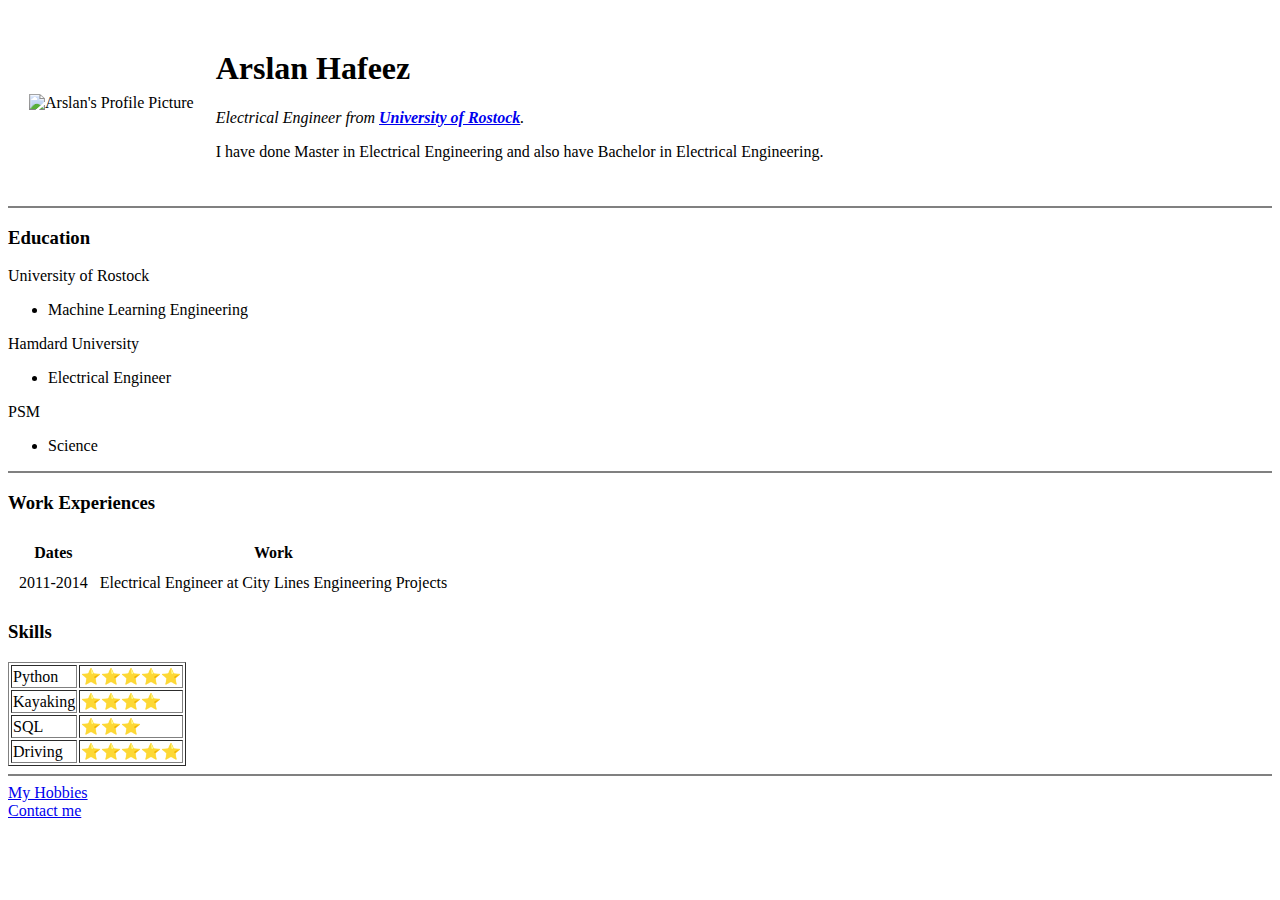
==== index.html @ ef76bca6 "Add initial cv website files" ====
<!DOCTYPE html>
<html lang="en" dir="ltr">

<head>
  <meta charset="utf-8">
  <title>Arslan's Personal Site</title>
</head>

<body>
  <table cellspacing="20">
    <tr>
      <td><img src="pic.jpg" alt="Arslan's Profile Picture"></td>
      <td>
        <h1>Arslan Hafeez</h1>
        <p>
          <em>Electrical Engineer from <strong><a href="https://www.uni-rostock.de/">University of Rostock</a></strong>.</em>
        </p>
        <p>
          I have done Master in Electrical Engineering and also have Bachelor in
          Electrical Engineering.
        </p>
      </td>
    </tr>
  </table>
  <hr size="2" noshade />

  <h3>Education</h3>
  <p>University of Rostock</p>
  <ul>
    <li>Machine Learning Engineering</li>
  </ul>
  <p>Hamdard University</p>
  <ul>
    <li>Electrical Engineer</li>
  </ul>
  <p>PSM</p>
  <ul>
    <li>Science</li>
  </ul>
  <hr size="2" noshade />
  <h3>Work Experiences</h3>
  <table cellspacing="10">
    <thead>
      <tr>
        <th>Dates</th>
        <th>Work</th>
      </tr>
    </thead>
    <tbody>
      <td>2011-2014</td>
      <td>Electrical Engineer at City Lines Engineering Projects</td>

    </tbody>
    <tfoot>

    </tfoot>
  </table>
  <h3>Skills</h3>
  <table border="1">
    <tr>
      <td>Python</td>
      <td>⭐⭐⭐⭐⭐</td>
    </tr>
    <tr>
      <td>Kayaking</td>
      <td>⭐⭐⭐⭐</td>
    </tr>
    <tr>
      <td>SQL</td>
      <td>⭐⭐⭐</td>
    </tr>
    <tr>
      <td>Driving</td>
      <td>⭐⭐⭐⭐⭐</td>
    </tr>
  </table>

  <hr size="2" noshade />
  <a href="hobbies.html">My Hobbies</a>
  <br>
  <a href="contact.html">Contact me</a>


</body>

</html>
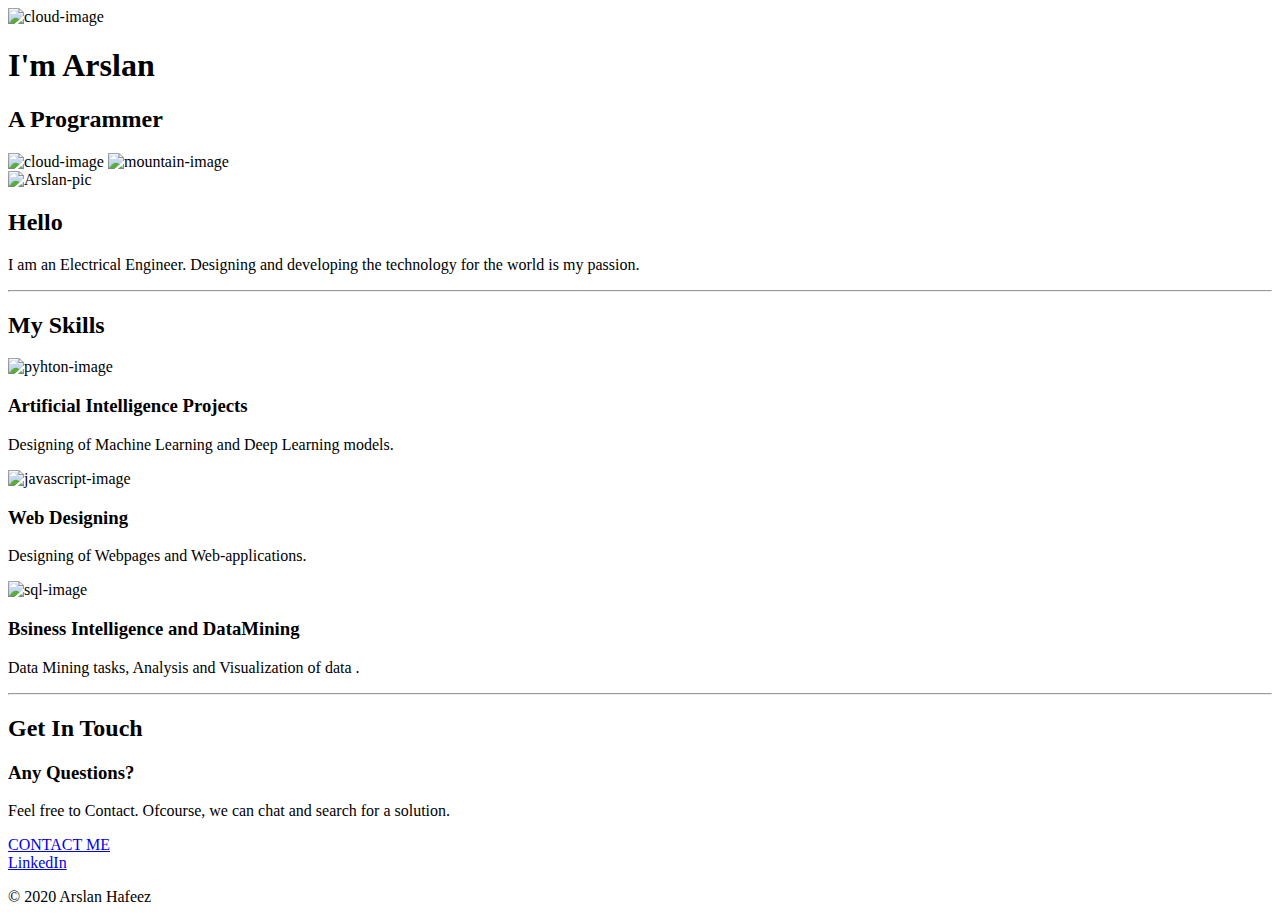
==== commit d2ed8291: "Add files via upload" ====
--- a/index.html
+++ b/index.html
@@ -3,82 +3,62 @@
 
 <head>
   <meta charset="utf-8">
-  <title>Arslan's Personal Site</title>
+  <title>Arslan Hafeez</title>
+  <link rel="stylesheet" href="css/styles.css">
+  <link rel="icon" href="favicon.ico">
+  <link href="https://fonts.googleapis.com/css2?family=Merriweather&family=Montserrat&family=Sacramento&display=swap" rel="stylesheet">
 </head>
 
 <body>
-  <table cellspacing="20">
-    <tr>
-      <td><img src="pic.jpg" alt="Arslan's Profile Picture"></td>
-      <td>
-        <h1>Arslan Hafeez</h1>
-        <p>
-          <em>Electrical Engineer from <strong><a href="https://www.uni-rostock.de/">University of Rostock</a></strong>.</em>
-        </p>
-        <p>
-          I have done Master in Electrical Engineering and also have Bachelor in
-          Electrical Engineering.
-        </p>
-      </td>
-    </tr>
-  </table>
-  <hr size="2" noshade />
+  <div class="top-container">
+    <img class="top-cloud" src="Images/cloud.png" alt="cloud-image">
+    <h1>I'm Arslan</h1>
+    <h2>A Programmer</h2>
+    <img class="bottom-cloud" src="Images/cloud.png" alt="cloud-image">
+    <img src="Images/mountain.png" alt="mountain-image">
+  </div>
+  <div class="middle-container">
+    <div class="profile">
+      <img src="Images/Arslan.jpg" alt="Arslan-pic">
+      <h2>Hello</h2>
+      <p class="intro">I am an Electrical Engineer. Designing and developing the technology for the world is my passion.</p>
+    </div>
+    <hr>
+    <div class="skills">
+      <h2>My Skills</h2>
+      <div class="skill-row">
+        <img class="python" src="Images/python.png" alt="pyhton-image">
+        <h3>Artificial Intelligence Projects</h3>
+        <p>Designing of Machine Learning and Deep Learning models.</p>
+      </div>
+      <div class="skill-row">
+        <img class="js" src="Images/js-format.png" alt="javascript-image">
+        <h3>Web Designing</h3>
+        <p>Designing of Webpages and Web-applications.</p>
+      </div>
+      <div class="skill-row">
+        <img class="sql" src="Images/sql-server.png" alt="sql-image">
+        <h3>Bsiness Intelligence and DataMining </h3>
+        <p>Data Mining tasks, Analysis and Visualization of data .</p>
+      </div>
+    </div>
+    <hr>
+    <div class="contact-me">
+      <h2>Get In Touch</h2>
+      <h3>Any Questions?</h3>
+      <p class="contact-message">Feel free to Contact. Ofcourse, we can chat and search for a solution.</p>
+      <a class="btn" href="mailto:arslanhafeez6@hotmail.com">CONTACT ME</a>
+    </div>
+  </div>
 
-  <h3>Education</h3>
-  <p>University of Rostock</p>
-  <ul>
-    <li>Machine Learning Engineering</li>
-  </ul>
-  <p>Hamdard University</p>
-  <ul>
-    <li>Electrical Engineer</li>
-  </ul>
-  <p>PSM</p>
-  <ul>
-    <li>Science</li>
-  </ul>
-  <hr size="2" noshade />
-  <h3>Work Experiences</h3>
-  <table cellspacing="10">
-    <thead>
-      <tr>
-        <th>Dates</th>
-        <th>Work</th>
-      </tr>
-    </thead>
-    <tbody>
-      <td>2011-2014</td>
-      <td>Electrical Engineer at City Lines Engineering Projects</td>
 
-    </tbody>
-    <tfoot>
+  <div class="bottom-container">
+    <a class="footer-link" href="https://linkedin.com/in/arslan-hafeez-a1a57856">LinkedIn</a>
 
-    </tfoot>
-  </table>
-  <h3>Skills</h3>
-  <table border="1">
-    <tr>
-      <td>Python</td>
-      <td>⭐⭐⭐⭐⭐</td>
-    </tr>
-    <tr>
-      <td>Kayaking</td>
-      <td>⭐⭐⭐⭐</td>
-    </tr>
-    <tr>
-      <td>SQL</td>
-      <td>⭐⭐⭐</td>
-    </tr>
-    <tr>
-      <td>Driving</td>
-      <td>⭐⭐⭐⭐⭐</td>
-    </tr>
-  </table>
+    <p class="copy-right">© 2020 Arslan Hafeez</p>
+  </div>
 
-  <hr size="2" noshade />
-  <a href="hobbies.html">My Hobbies</a>
-  <br>
-  <a href="contact.html">Contact me</a>
+
 
 
 </body>
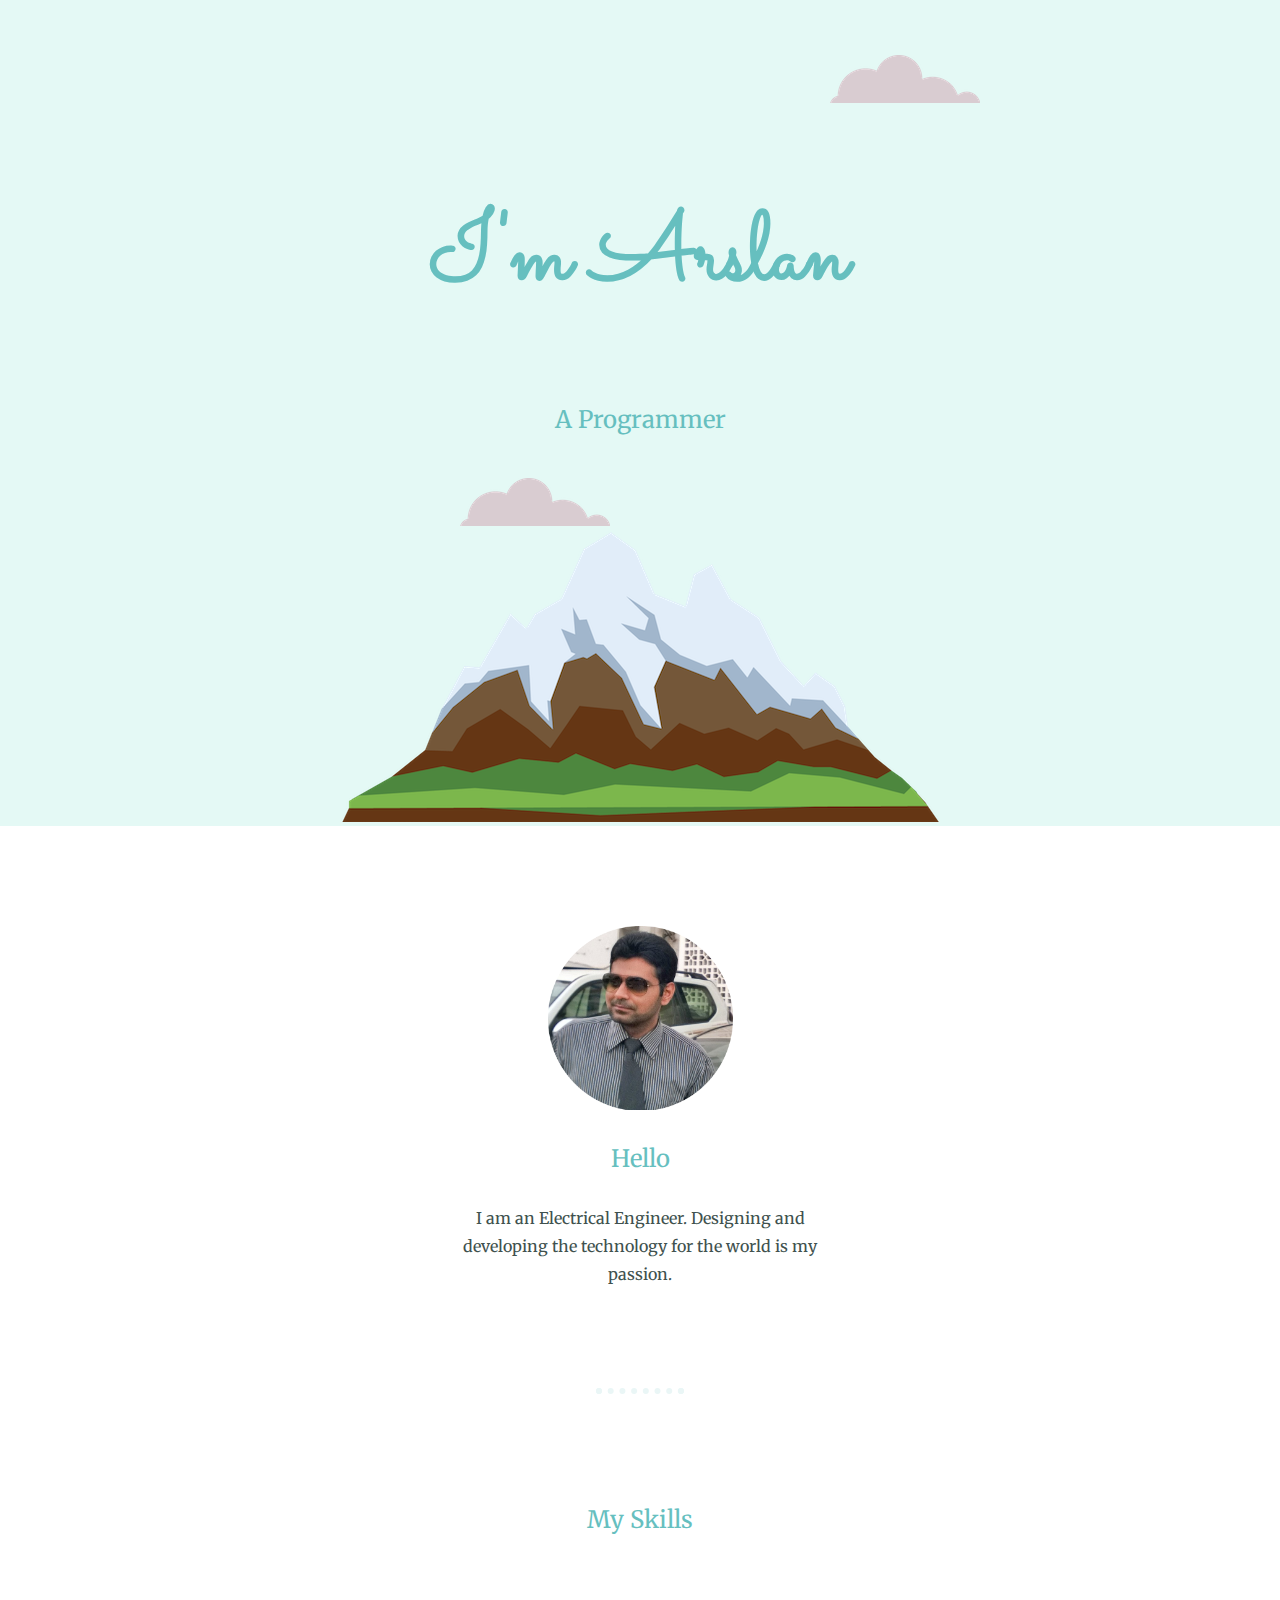
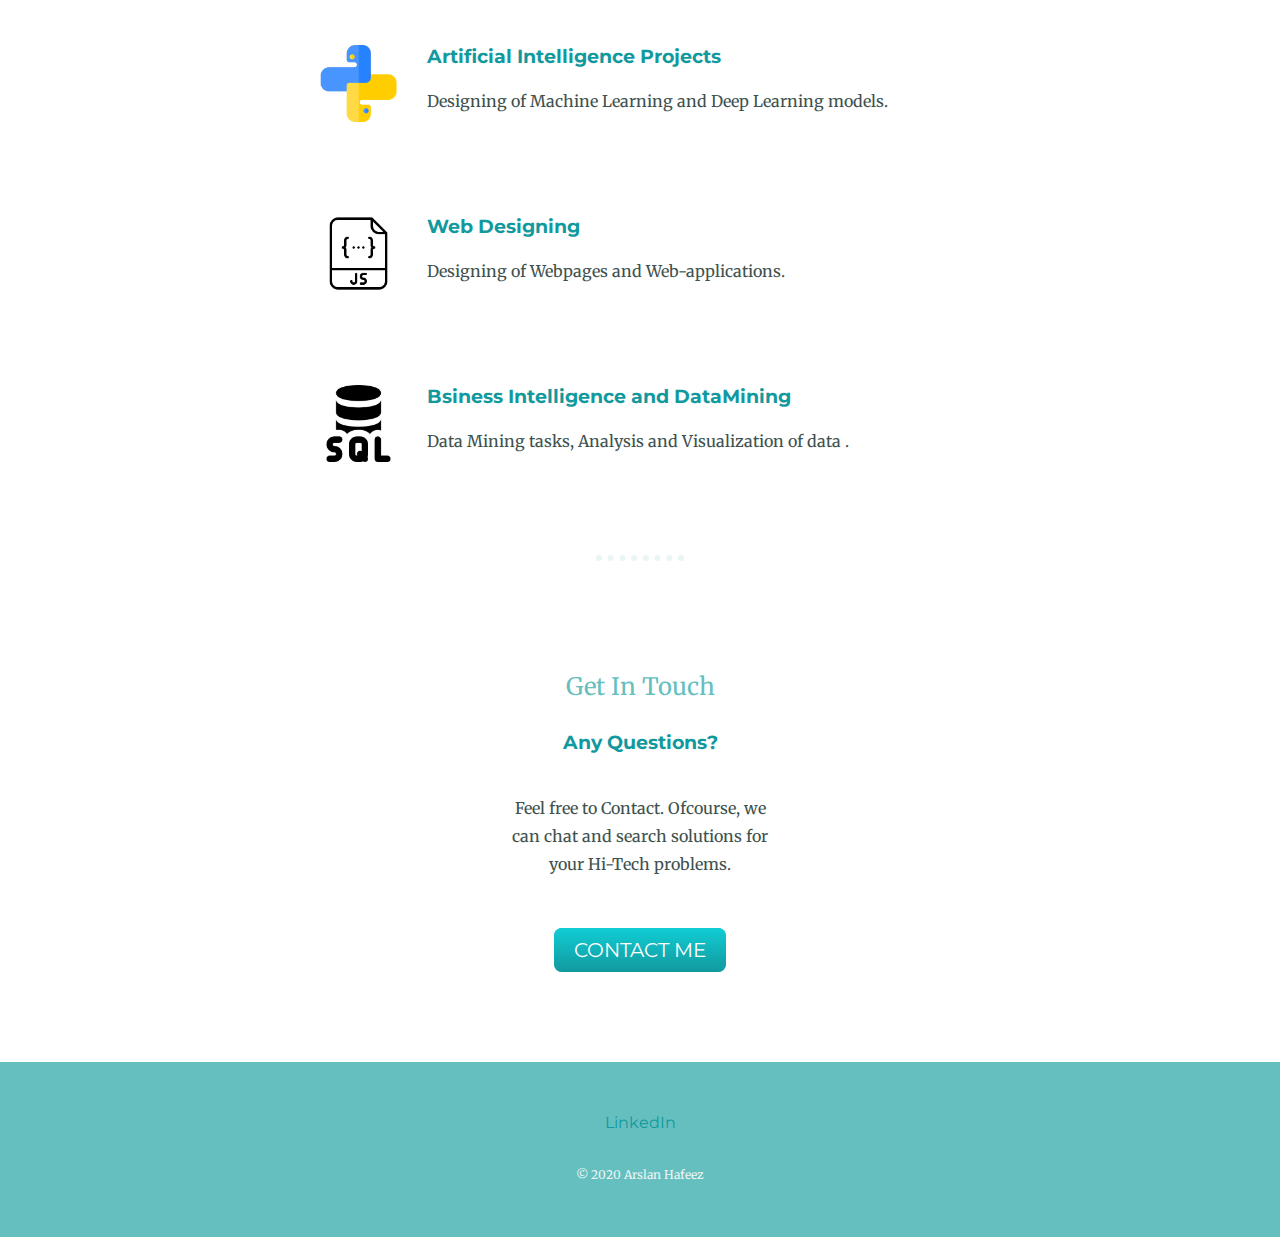
==== commit 0a646c48: "Add files via upload" ====
--- a/index.html
+++ b/index.html
@@ -46,7 +46,7 @@
     <div class="contact-me">
       <h2>Get In Touch</h2>
       <h3>Any Questions?</h3>
-      <p class="contact-message">Feel free to Contact. Ofcourse, we can chat and search for a solution.</p>
+      <p class="contact-message">Feel free to Contact. Ofcourse, we can chat and search solutions for your Hi-Tech problems.</p>
       <a class="btn" href="mailto:arslanhafeez6@hotmail.com">CONTACT ME</a>
     </div>
   </div>
--- a/css/styles.css
+++ b/css/styles.css
@@ -0,0 +1,127 @@
+body{
+  color: #40514E;
+  margin: 0;
+  text-align: center;
+  font-family: 'Merriweather', serif;
+}
+h1{
+  font-size: 6rem;
+  margin: 50px, auto, 0, auto;
+  padding-top: 45px;
+  font-family: 'Sacramento', cursive;
+  color: #66BFBF;
+}
+h3{
+  font-family: 'Montserrat', sans-serif;
+  color: #11999E;
+}
+h2{
+  font-size: 1.5rem;
+  color: #66BFBF;
+  font-weight: normal;
+  padding: 10px;
+}
+a{
+  color: #11999E;
+  font-family: 'Montserrat', sans-serif;
+  margin: 10px 20px;
+  text-decoration: none;
+}
+a:hover{
+  color: #EAF6F6;
+}
+p{
+  line-height: 1.75;
+}
+hr{
+  border: dotted #EAF6F6 6px;
+  border-bottom: none;
+  width: 6%;
+  margin: 100px auto;
+}
+
+.skill-row{
+  width: 50%;
+  margin: 100px auto 100px auto;
+  text-align: left;
+
+}
+
+.top-container{
+  background-color: #E4F9F5;
+  position: relative;
+  padding-top: 80px;
+}
+.middle-container{
+  margin: 100px 0;
+}
+.bottom-container{
+  background-color: #66BFBF;
+  padding: 50px 0 20px;
+}
+.intro{
+  width:30%;
+  margin: auto;
+}
+.bottom-cloud{
+  position: absolute;
+  left: 460px;
+  bottom: 300px;
+
+}
+.top-cloud{
+  position: absolute;
+  right: 300px;
+  top: 55px;
+}
+.python{
+  width: 12%;
+  float: left;
+  margin-right: 30px;
+
+}
+.js{
+  width: 12%;
+  float: left;
+  margin-right: 30px;
+}
+.sql{
+  width: 12%;
+  float: left;
+  margin-right: 30px;
+}
+.contact-message{
+  width: 20%;
+  margin: 40px auto 60px;
+}
+.copy-right{
+  color: #EAF6F6;
+  font-size: 0.75rem;
+  padding: 20px 0;
+}
+.btn {
+  background: #11cdd4;
+  background-image: -webkit-linear-gradient(top, #11cdd4, #11999e);
+  background-image: -moz-linear-gradient(top, #11cdd4, #11999e);
+  background-image: -ms-linear-gradient(top, #11cdd4, #11999e);
+  background-image: -o-linear-gradient(top, #11cdd4, #11999e);
+  background-image: linear-gradient(to bottom, #11cdd4, #11999e);
+  -webkit-border-radius: 8;
+  -moz-border-radius: 8;
+  border-radius: 8px;
+  font-family: 'Montserrat', sans-serif;
+  color: #ffffff;
+  font-size: 20px;
+  padding: 10px 20px 10px 20px;
+  text-decoration: none;
+}
+
+.btn:hover {
+  background: #30e3cb;
+  background-image: -webkit-linear-gradient(top, #30e3cb, #2bc4ad);
+  background-image: -moz-linear-gradient(top, #30e3cb, #2bc4ad);
+  background-image: -ms-linear-gradient(top, #30e3cb, #2bc4ad);
+  background-image: -o-linear-gradient(top, #30e3cb, #2bc4ad);
+  background-image: linear-gradient(to bottom, #30e3cb, #2bc4ad);
+  text-decoration: none;
+}
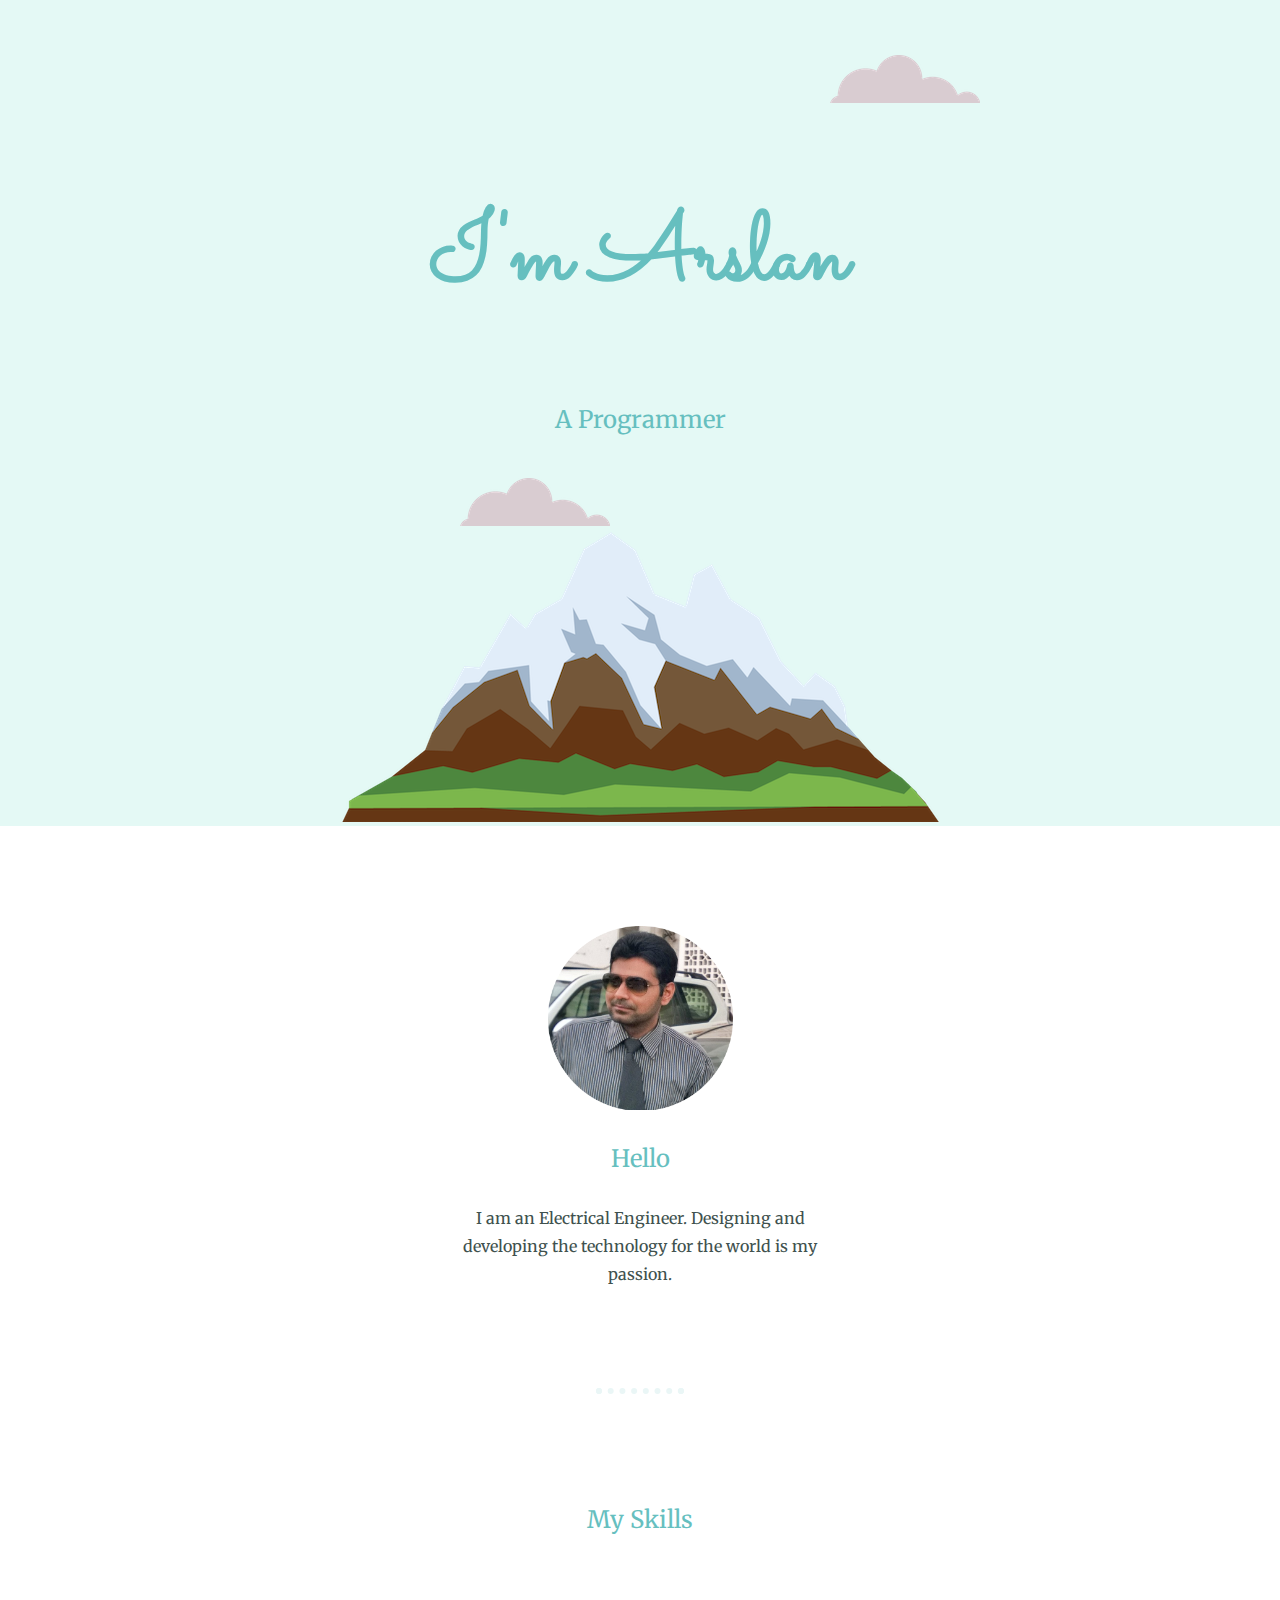
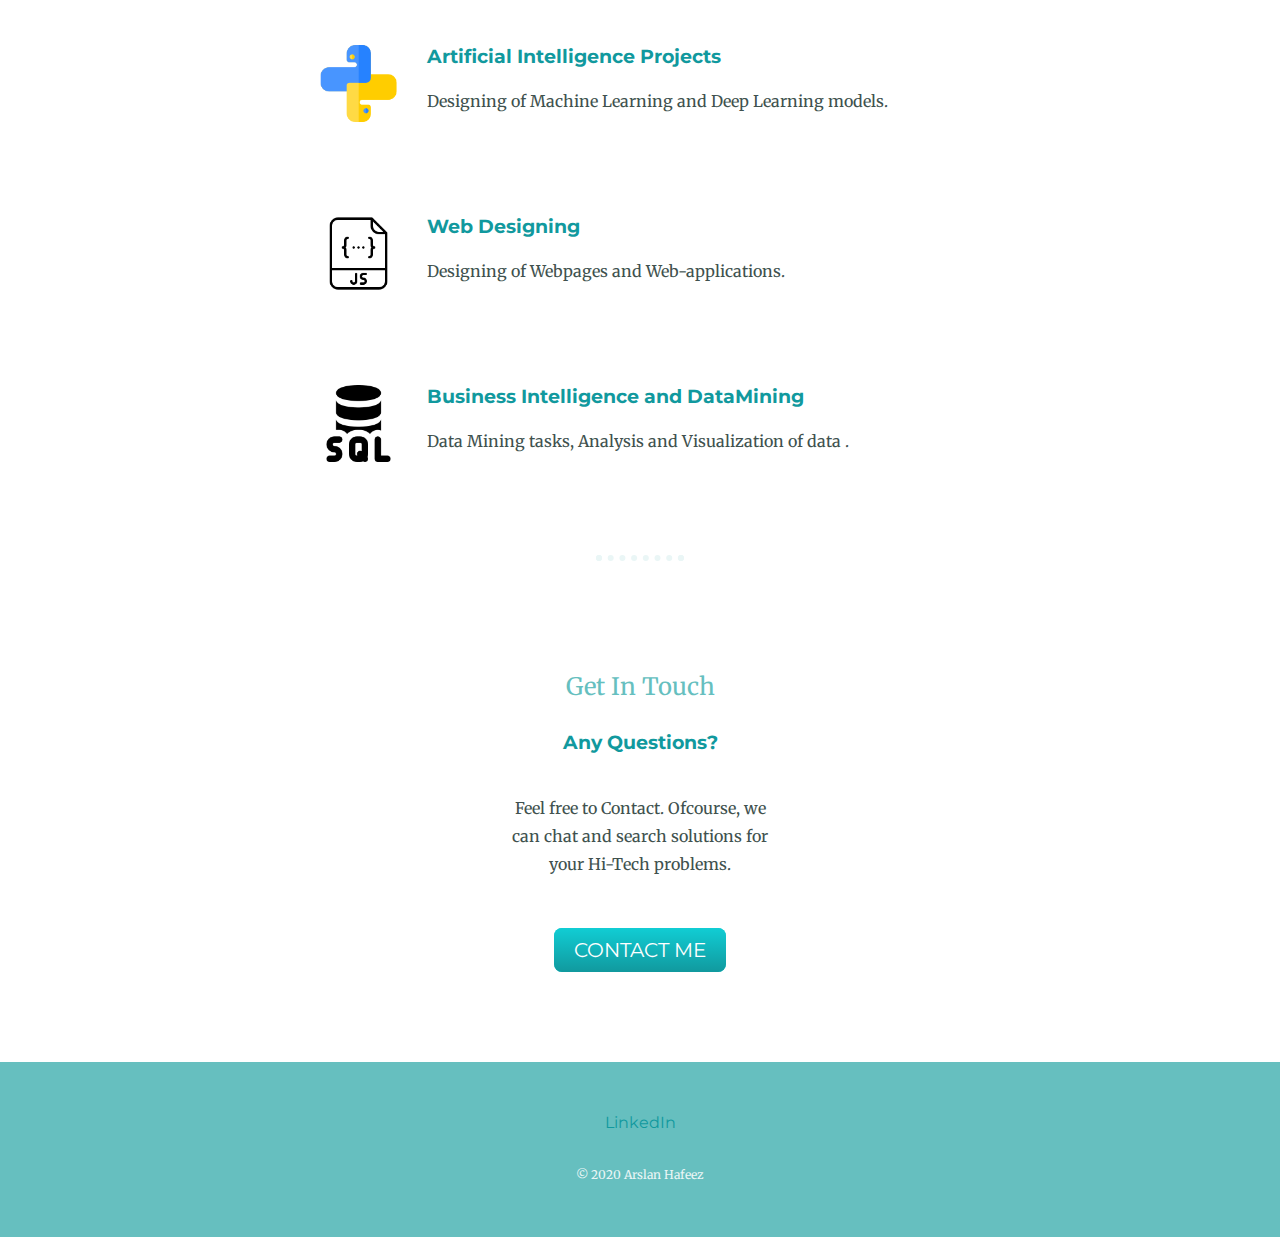
==== commit 7d8bdc9a: "Add files via upload" ====
--- a/index.html
+++ b/index.html
@@ -38,7 +38,7 @@
       </div>
       <div class="skill-row">
         <img class="sql" src="Images/sql-server.png" alt="sql-image">
-        <h3>Bsiness Intelligence and DataMining </h3>
+        <h3>Business Intelligence and DataMining </h3>
         <p>Data Mining tasks, Analysis and Visualization of data .</p>
       </div>
     </div>
